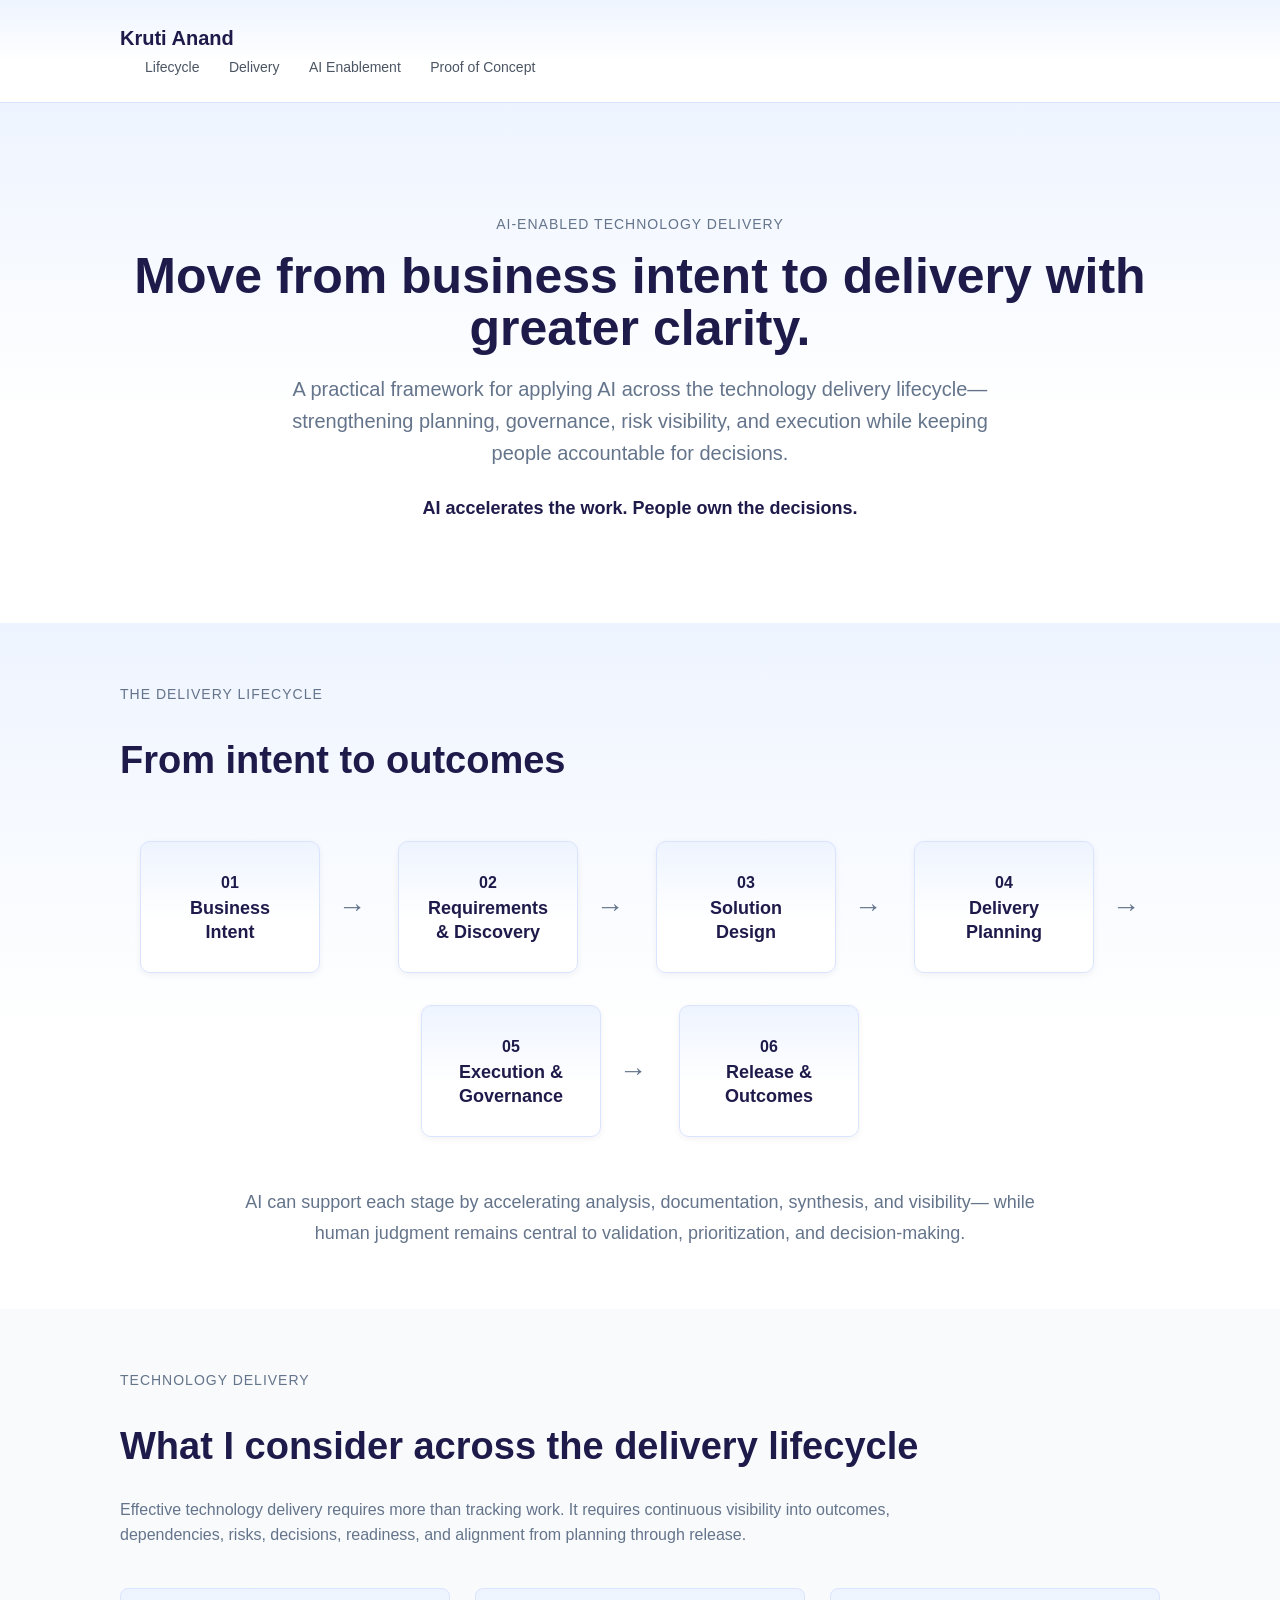
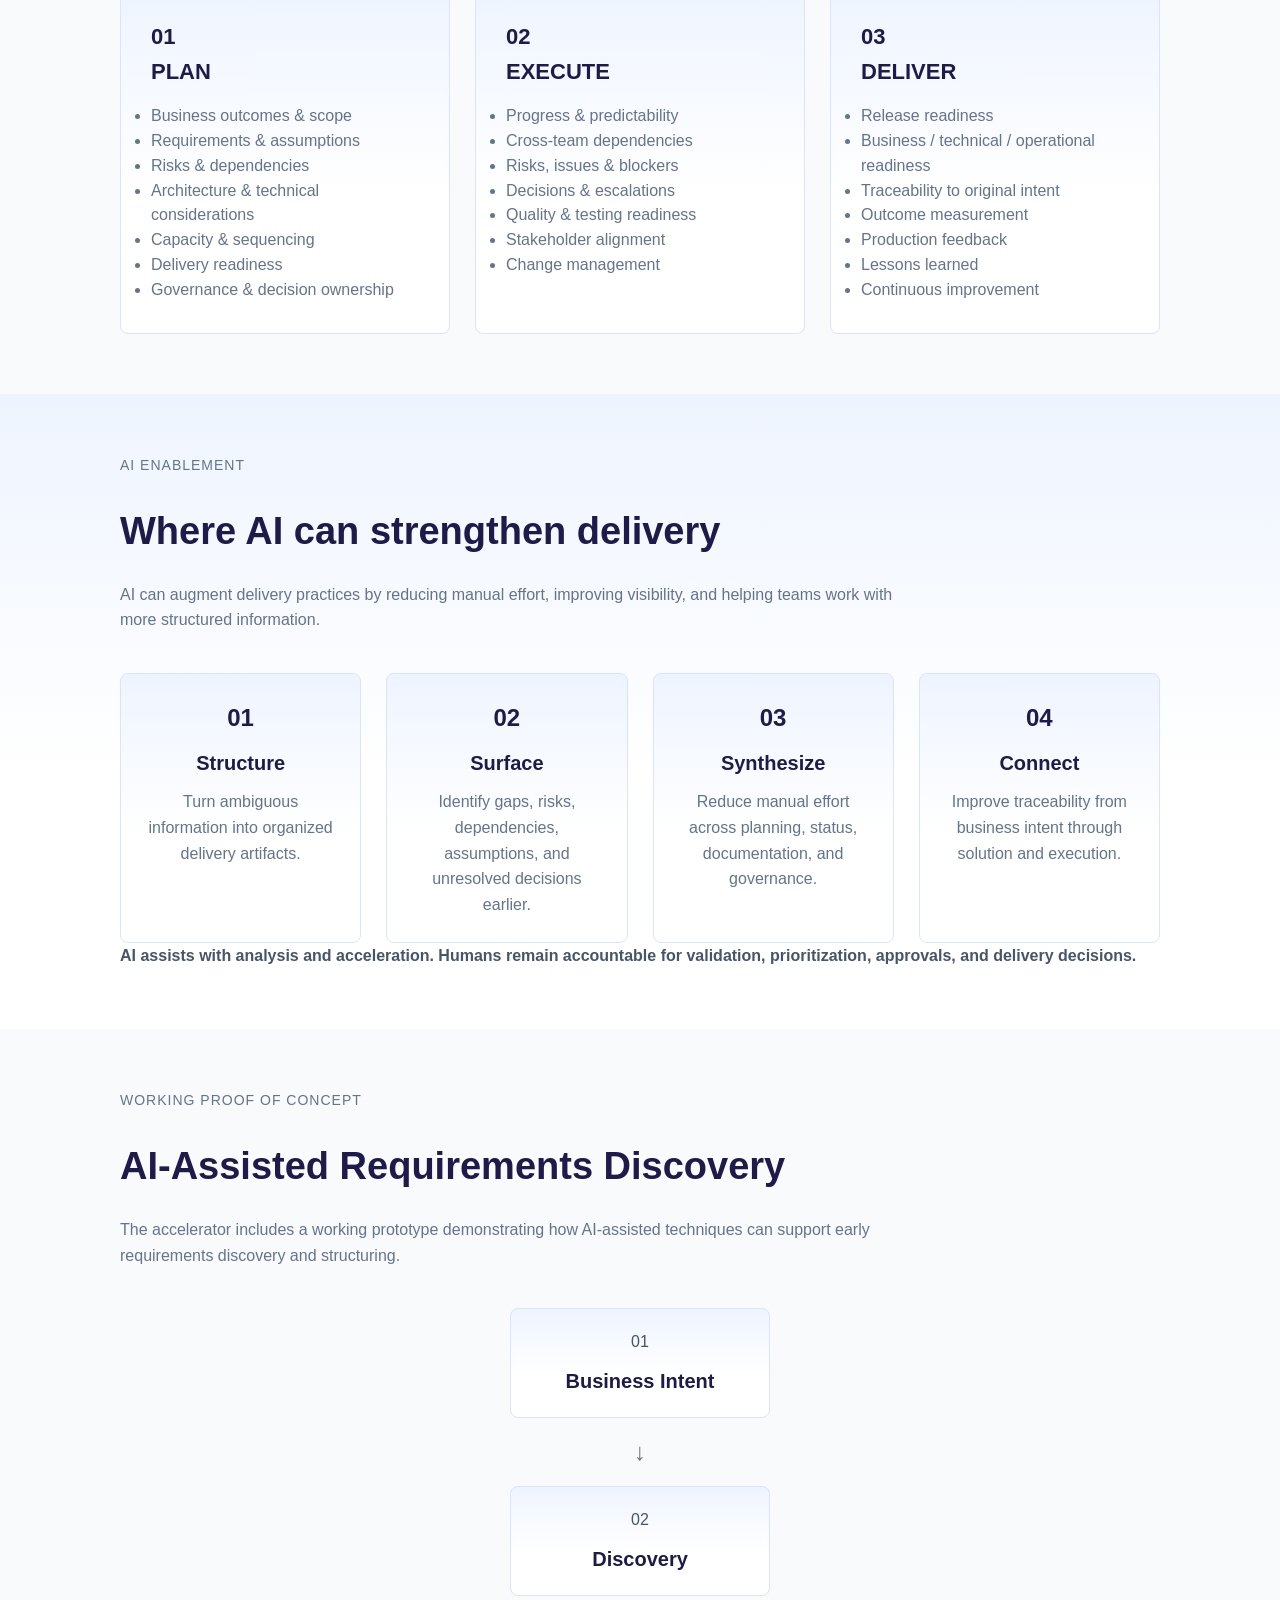
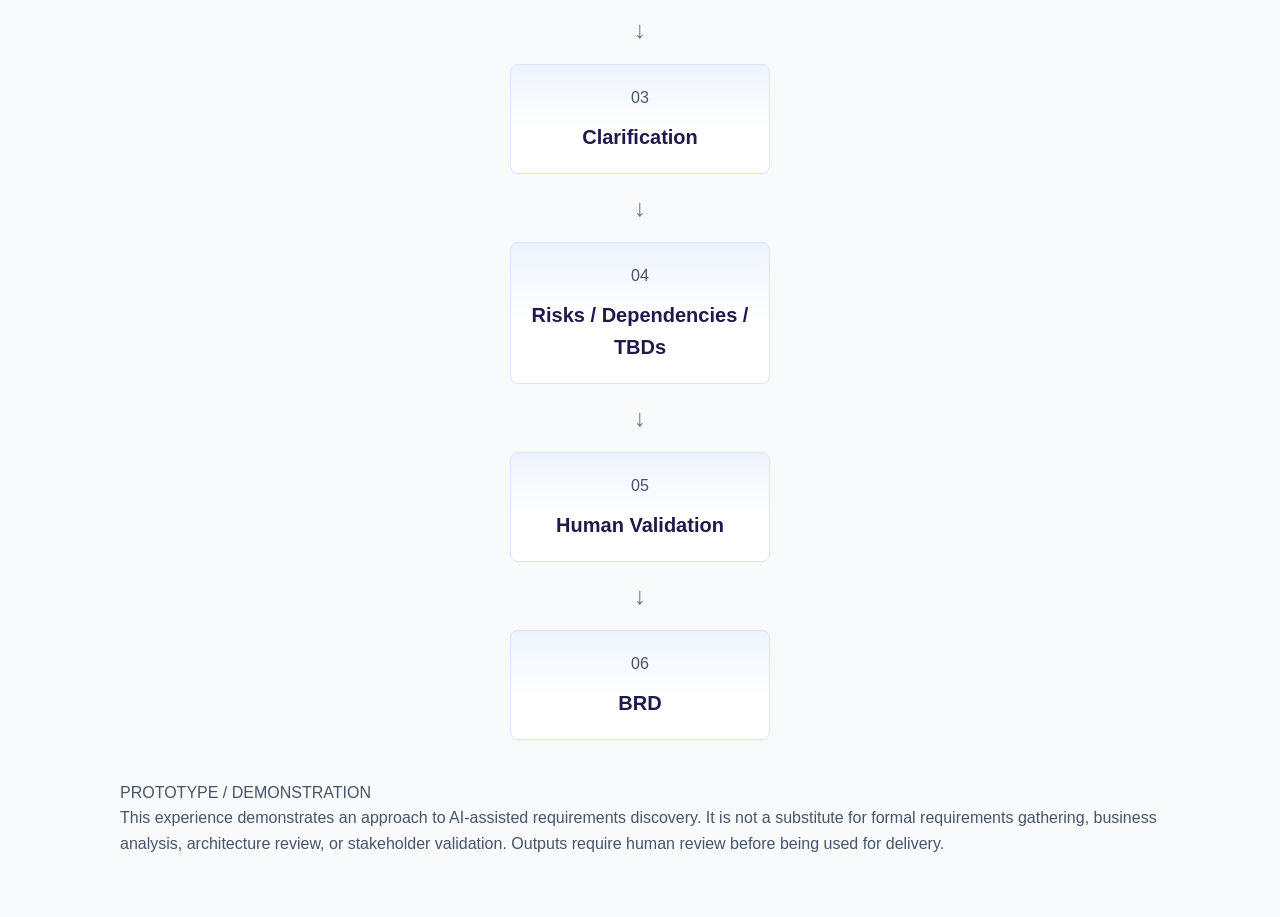
==== docs/index.html @ 828e113d "Fix formatting issue in index.html" ====
<!DOCTYPE html>
<html lang="en">
<head>
  <meta charset="UTF-8">
  <meta name="viewport" content="width=device-width, initial-scale=1.0">

  <title>AI‑Enabled Technology Delivery | Kruti Anand</title>

  <style>
    /* Global Reset */
    * {
      box-sizing: border-box;
      margin: 0;
      padding: 0;
    }

    body {
      font-family: -apple-system, BlinkMacSystemFont, "Segoe UI", Roboto, Helvetica, Arial, sans-serif;
      background: #f8fafc;
      color: #475569;
      line-height: 1.6;
    }

    .container {
      max-width: 1100px;
      margin: auto;
      padding: 0 30px;
    }

    /* Header */
    header {
      background: linear-gradient(180deg, #eef4ff 0%, #ffffff 60%);
      padding: 22px 0;
      border-bottom: 1px solid #dbe4ff;
      position: sticky;
      top: 0;
      z-index: 10;
    }

    .brand {
      font-size: 20px;
      font-weight: 700;
      color: #1e1b4b;
      text-decoration: none;
    }

    nav a {
      margin-left: 25px;
      text-decoration: none;
      color: #4b5563;
      font-size: 14px;
    }

    nav a:hover {
      color: #1e1b4b;
    }

    /* HERO */
    .hero {
      background: linear-gradient(180deg, #eef4ff 0%, #ffffff 60%);
      padding: 110px 0 100px;
      text-align: center;
    }

    .eyebrow {
      font-size: 14px;
      letter-spacing: 1px;
      color: #64748b;
      margin-bottom: 15px;
    }

    .hero h1 {
      font-size: 50px;
      color: #1e1b4b;
      margin-bottom: 18px;
      line-height: 1.05;
    }

    .hero-subheadline {
      max-width: 760px;
      margin: 0 auto 25px;
      font-size: 20px;
      color: #64748b;
    }

    .hero-principle {
      font-size: 18px;
      color: #1e1b4b;
      margin-top: 20px;
    }

    /* Sections */
    section {
      padding: 60px 0;
      scroll-margin-top: 120px; /* FIX: headings visible when clicking tabs */
    }

    section:nth-child(even) {
      background: linear-gradient(180deg, #eef4ff 0%, #ffffff 60%);
    }

    .section-heading h2 {
      font-size: 38px;          /* Bigger */
      font-weight: 800;         /* Bolder */
      color: #1e1b4b;           /* Darker */
      margin-bottom: 20px;
    }

    .section-heading p {
      color: #64748b;
      max-width: 800px;
      margin-bottom: 25px;
    }

    /* LIFECYCLE */
    .lifecycle {
      display: flex;
      align-items: center;
      justify-content: center;
      gap: 32px;
      flex-wrap: wrap;
      margin: 50px 0;
    }

    .lifecycle-item {
      display: flex;
      align-items: center;
      gap: 18px;
    }

    .lifecycle-stage {
      background: linear-gradient(180deg, #eef4ff 0%, #ffffff 60%);
      border: 1px solid #dbe4ff;
      border-radius: 10px;
      padding: 28px 22px;
      width: 180px;
      text-align: center;
      box-shadow: 0 2px 6px rgba(30, 27, 75, 0.06);
    }

    .stage-number {
      font-size: 16px;
      font-weight: 700;
      color: #1e1b4b;
      margin-bottom: 10px;
    }

    .lifecycle-stage h3 {
      font-size: 18px;
      color: #1e1b4b;
      line-height: 1.35;
    }

    .lifecycle-arrow {
      font-size: 28px;
      color: #64748b;
      font-weight: 600;
    }

    /* Delivery Cards */
    .delivery-grid {
      display: grid;
      grid-template-columns: repeat(3, 1fr);
      gap: 25px;
      margin-top: 40px;
    }

    .delivery-card {
      background: linear-gradient(180deg, #eef4ff 0%, #ffffff 60%);
      border: 1px solid #dbe4ff;
      border-radius: 8px;
      padding: 30px;
    }

    .card-header h3 {
      color: #1e1b4b;
      margin-bottom: 10px;
      font-size: 22px;
      font-weight: 700;
    }

    .card-label {
      font-size: 22px;
      font-weight: 800;
      color: #1e1b4b;
    }

    .delivery-card ul {
      margin-top: 15px;
      color: #64748b;
      line-height: 1.55;
    }

    /* AI Enablement */
    .capability-grid {
      display: grid;
      grid-template-columns: repeat(4, 1fr);
      gap: 25px;
      margin-top: 40px;
    }

    .capability-card {
      background: linear-gradient(180deg, #eef4ff 0%, #ffffff 60%);
      border: 1px solid #dbe4ff;
      border-radius: 8px;
      padding: 25px;
      text-align: center;
    }

    .capability-number {
      font-size: 24px;
      font-weight: 800;
      color: #1e1b4b;
    }

    .capability-card h3 {
      color: #1e1b4b;
      margin: 10px 0;
      font-size: 20px;
      font-weight: 700;
    }

    .capability-card p {
      color: #64748b;
    }

    /* Proof of Concept */
    .discovery-flow {
      display: flex;
      flex-direction: column;
      align-items: center;
      gap: 15px;
      margin: 40px 0;
    }

    .discovery-step {
      background: linear-gradient(180deg, #eef4ff 0%, #ffffff 60%);
      border: 1px solid #dbe4ff;
      border-radius: 8px;
      padding: 20px;
      width: 260px;
      text-align: center;
    }

    .discovery-step h3 {
      color: #1e1b4b;
      margin-top: 10px;
      font-size: 20px;
      font-weight: 700;
    }

    .discovery-connector {
      font-size: 24px;
      color: #64748b;
    }

    /* Closing */
    .closing-section p {
      color: #64748b;
      font-size: 18px;
      max-width: 800px;
      margin: auto;
      text-align: center;
    }

    /* Footer */
    footer {
      background: #1e1b4b;
      color: #94a3b8;
      text-align: center;
      padding: 25px;
      font-size: 13px;
    }

  </style>
</head>

<body>

<header class="site-header">
  <div class="container header-inner">
    <a href="#" class="brand">Kruti Anand</a>

    <nav class="main-nav">
      <a href="/ai-enabled-technology-delivery/#lifecycle">Lifecycle</a>
      <a href="/ai-enabled-technology-delivery/#delivery">Delivery</a>
      <a href="/ai-enabled-technology-delivery/#ai-enablement">AI Enablement</a>
      <a href="/ai-enabled-technology-delivery/#proof-of-concept">Proof of Concept</a>
    </nav>
  </div>
</header>

<main>

  <!-- HERO -->
  <section class="hero">
    <div class="container hero-content">
      <p class="eyebrow">AI‑ENABLED TECHNOLOGY DELIVERY</p>

      <h1>Move from business intent to delivery with greater clarity.</h1>

      <p class="hero-subheadline">
        A practical framework for applying AI across the technology
        delivery lifecycle—strengthening planning, governance, risk
        visibility, and execution while keeping people accountable
        for decisions.
      </p>

      <p class="hero-principle">
        <strong>AI accelerates the work. People own the decisions.</strong>
      </p>
    </div>
  </section>

  <!-- LIFECYCLE -->
  <section id="lifecycle" class="section lifecycle-section">
    <div class="container">

      <div class="section-heading">
        <p class="eyebrow">THE DELIVERY LIFECYCLE</p>
        <h2>From intent to outcomes</h2>
      </div>

      <div class="lifecycle">

        <div class="lifecycle-item">
          <div class="lifecycle-stage">
            <span class="stage-number">01</span>
            <h3>Business Intent</h3>
          </div>
          <div class="lifecycle-arrow">→</div>
        </div>

        <div class="lifecycle-item">
          <div class="lifecycle-stage">
            <span class="stage-number">02</span>
            <h3>Requirements & Discovery</h3>
          </div>
          <div class="lifecycle-arrow">→</div>
        </div>

        <div class="lifecycle-item">
          <div class="lifecycle-stage">
            <span class="stage-number">03</span>
            <h3>Solution Design</h3>
          </div>
          <div class="lifecycle-arrow">→</div>
        </div>

        <div class="lifecycle-item">
          <div class="lifecycle-stage">
            <span class="stage-number">04</span>
            <h3>Delivery Planning</h3>
          </div>
          <div class="lifecycle-arrow">→</div>
        </div>

        <div class="lifecycle-item">
          <div class="lifecycle-stage">
            <span class="stage-number">05</span>
            <h3>Execution & Governance</h3>
          </div>
          <div class="lifecycle-arrow">→</div>
        </div>

        <div class="lifecycle-item">
          <div class="lifecycle-stage">
            <span class="stage-number">06</span>
            <h3>Release & Outcomes</h3>
          </div>
        </div>

      </div>

      <p class="section-supporting-text" style="
        max-width: 800px;
        margin: 40px auto 0;
        text-align: center;
        color: #64748b;
        font-size: 18px;
        line-height: 1.7;
      ">
        AI can support each stage by accelerating analysis, documentation, synthesis, and visibility—
        while human judgment remains central to validation, prioritization, and decision-making.
      </p>

    </div>
  </section>

  <!-- DELIVERY -->
  <section id="delivery" class="section delivery-section">
    <div class="container">

      <div class="section-heading">
        <p class="eyebrow">TECHNOLOGY DELIVERY</p>
        <h2>What I consider across the delivery lifecycle</h2>

        <p class="section-intro">
          Effective technology delivery requires more than tracking
          work. It requires continuous visibility into outcomes,
          dependencies, risks, decisions, readiness, and alignment
          from planning through release.
        </p>
      </div>

      <div class="delivery-grid">

        <article class="delivery-card">
          <div class="card-header">
            <span class="card-label">01</span>
            <h3>PLAN</h3>
          </div>

          <ul>
            <li>Business outcomes &amp; scope</li>
            <li>Requirements &amp; assumptions</li>
            <li>Risks &amp; dependencies</li>
            <li>Architecture &amp; technical considerations</li>
            <li>Capacity &amp; sequencing</li>
            <li>Delivery readiness</li>
            <li>Governance &amp; decision ownership</li>
          </ul>
        </article>

        <article class="delivery-card">
          <div class="card-header">
            <span class="card-label">02</span>
            <h3>EXECUTE</h3>
          </div>

          <ul>
            <li>Progress &amp; predictability</li>
            <li>Cross-team dependencies</li>
            <li>Risks, issues &amp; blockers</li>
            <li>Decisions &amp; escalations</li>
            <li>Quality &amp; testing readiness</li>
            <li>Stakeholder alignment</li>
            <li>Change management</li>
          </ul>
        </article>

        <article class="delivery-card">
          <div class="card-header">
            <span class="card-label">03</span>
            <h3>DELIVER</h3>
          </div>

          <ul>
            <li>Release readiness</li>
            <li>Business / technical / operational readiness</li>
            <li>Traceability to original intent</li>
            <li>Outcome measurement</li>
            <li>Production feedback</li>
            <li>Lessons learned</li>
            <li>Continuous improvement</li>
          </ul>
        </article>

      </div>

    </div>
  </section>

  <!-- AI ENABLEMENT -->
  <section id="ai-enablement" class="section ai-section">
    <div class="container">

      <div class="section-heading">
        <p class="eyebrow">AI ENABLEMENT</p>
        <h2>Where AI can strengthen delivery</h2>

        <p class="section-intro">
          AI can augment delivery practices by reducing manual effort,
          improving visibility, and helping teams work with more
          structured information.
        </p>
      </div>

      <div class="capability-grid">

        <article class="capability-card">
          <span class="capability-number">01</span>
          <h3>Structure</h3>
          <p>Turn ambiguous information into organized delivery artifacts.</p>
        </article>

        <article class="capability-card">
          <span class="capability-number">02</span>
          <h3>Surface</h3>
          <p>Identify gaps, risks, dependencies, assumptions, and unresolved decisions earlier.</p>
        </article>

        <article class="capability-card">
          <span class="capability-number">03</span>
          <h3>Synthesize</h3>
          <p>Reduce manual effort across planning, status, documentation, and governance.</p>
        </article>

        <article class="capability-card">
          <span class="capability-number">04</span>
          <h3>Connect</h3>
          <p>Improve traceability from business intent through solution and execution.</p>
        </article>

      </div>

      <div class="governance-statement">
        <p>
          <strong>
            AI assists with analysis and acceleration.
            Humans remain accountable for validation,
            prioritization, approvals, and delivery decisions.
          </strong>
        </p>
      </div>

    </div>
  </section>

  <!-- PROOF OF CONCEPT -->
  <section id="proof-of-concept" class="section poc-section">
    <div class="container">

      <div class="section-heading">
        <p class="eyebrow">WORKING PROOF OF CONCEPT</p>
        <h2>AI-Assisted Requirements Discovery</h2>

        <p class="section-intro">
          The accelerator includes a working prototype demonstrating
          how AI-assisted techniques can support early requirements
          discovery and structuring.
        </p>
      </div>

      <div class="discovery-flow">

        <div class="discovery-step">
          <span>01</span>
          <h3>Business Intent</h3>
        </div>

        <div class="discovery-connector">↓</div>

        <div class="discovery-step">
          <span>02</span>
          <h3>Discovery</h3>
        </div>

        <div class="discovery-connector">↓</div>

        <div class="discovery-step">
          <span>03</span>
          <h3>Clarification</h3>
        </div>

        <div class="discovery-connector">↓</div>

        <div class="discovery-step">
          <span>04</span>
          <h3>Risks / Dependencies / TBDs</h3>
        </div>

        <div class="discovery-connector">↓</div>

        <div class="discovery-step validation-step">
          <span>05</span>
          <h3>Human Validation</h3>
        </div>

        <div class="discovery-connector">↓</div>

        <div class="discovery-step">
          <span>06</span>
          <h3>BRD</h3>
        </div>

      </div>

      <div class="prototype-note">
        <p class="prototype-label">PROTOTYPE / DEMONSTRATION</p>
        <p>
          This experience demonstrates an approach to AI-assisted
          requirements discovery. It is not a substitute for formal
          requirements gathering, business analysis, architecture
          review, or stakeholder validation. Outputs require human
          review before being used for delivery.
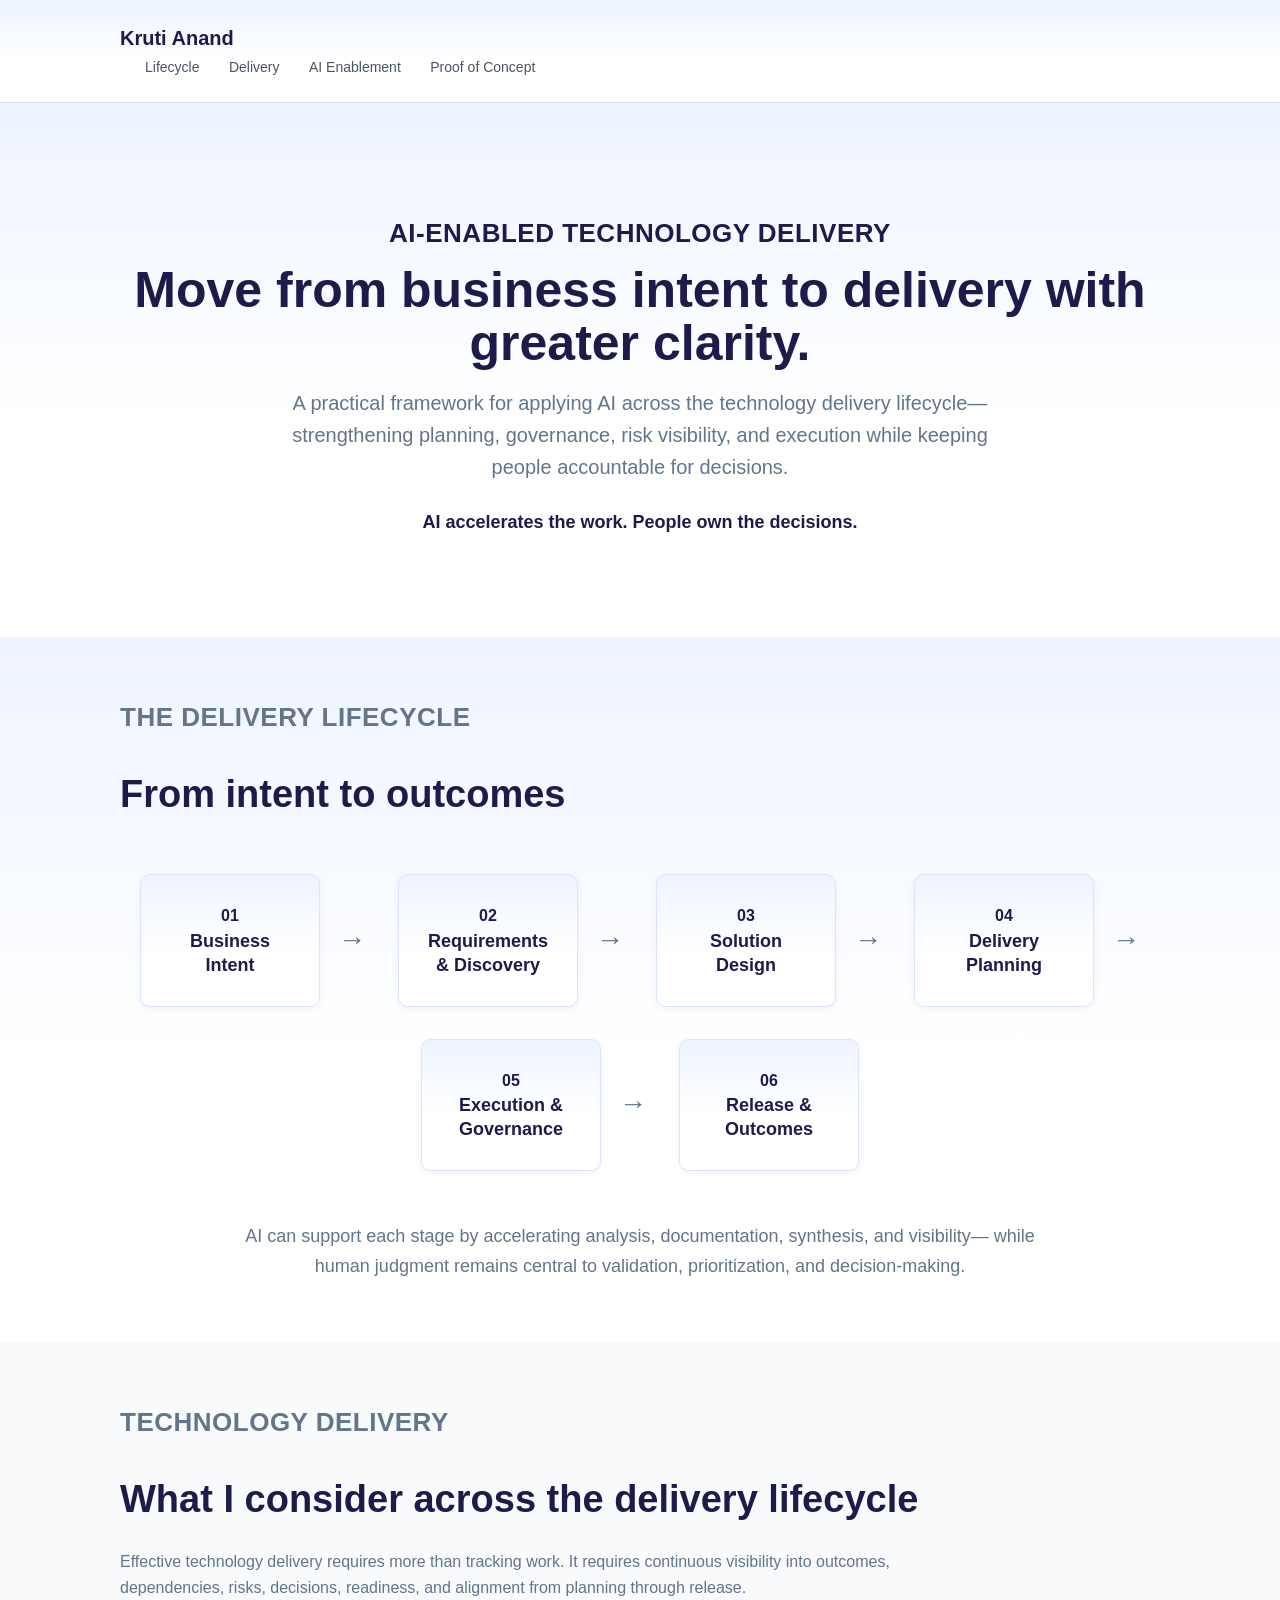
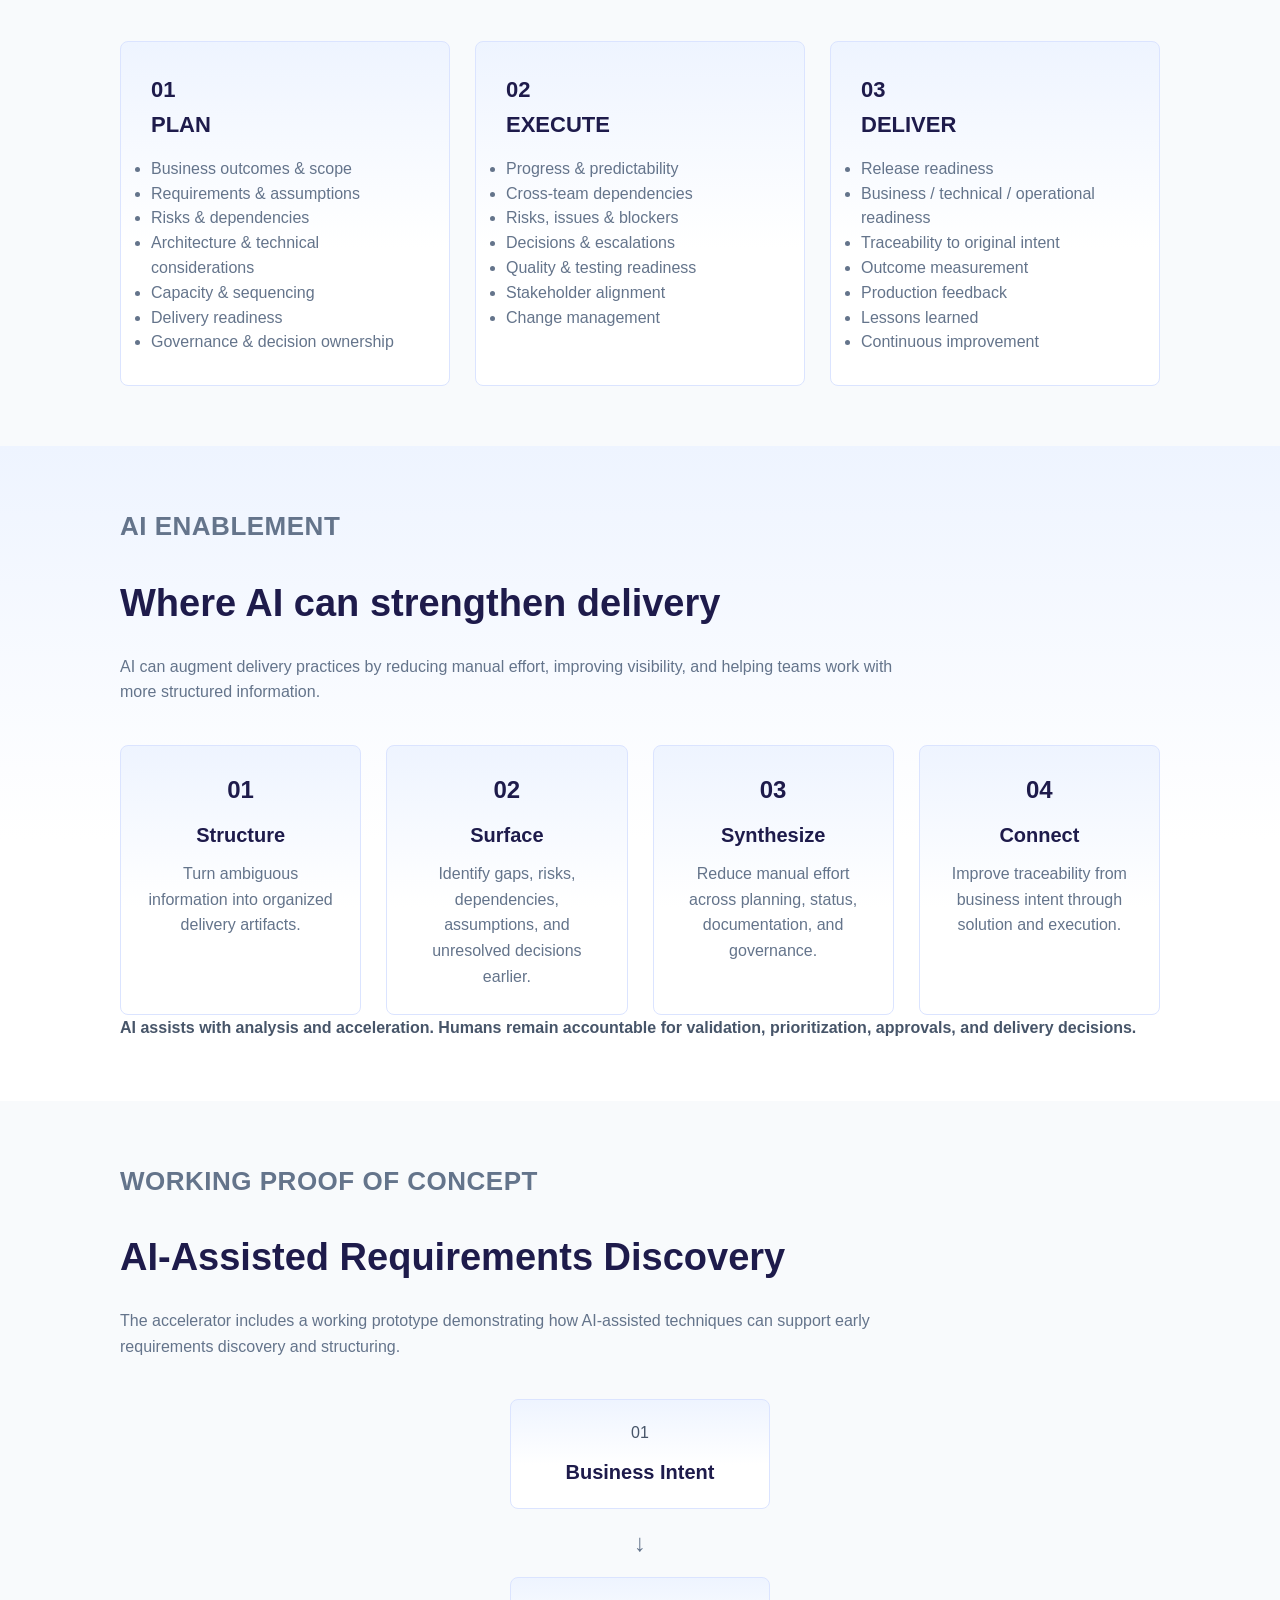
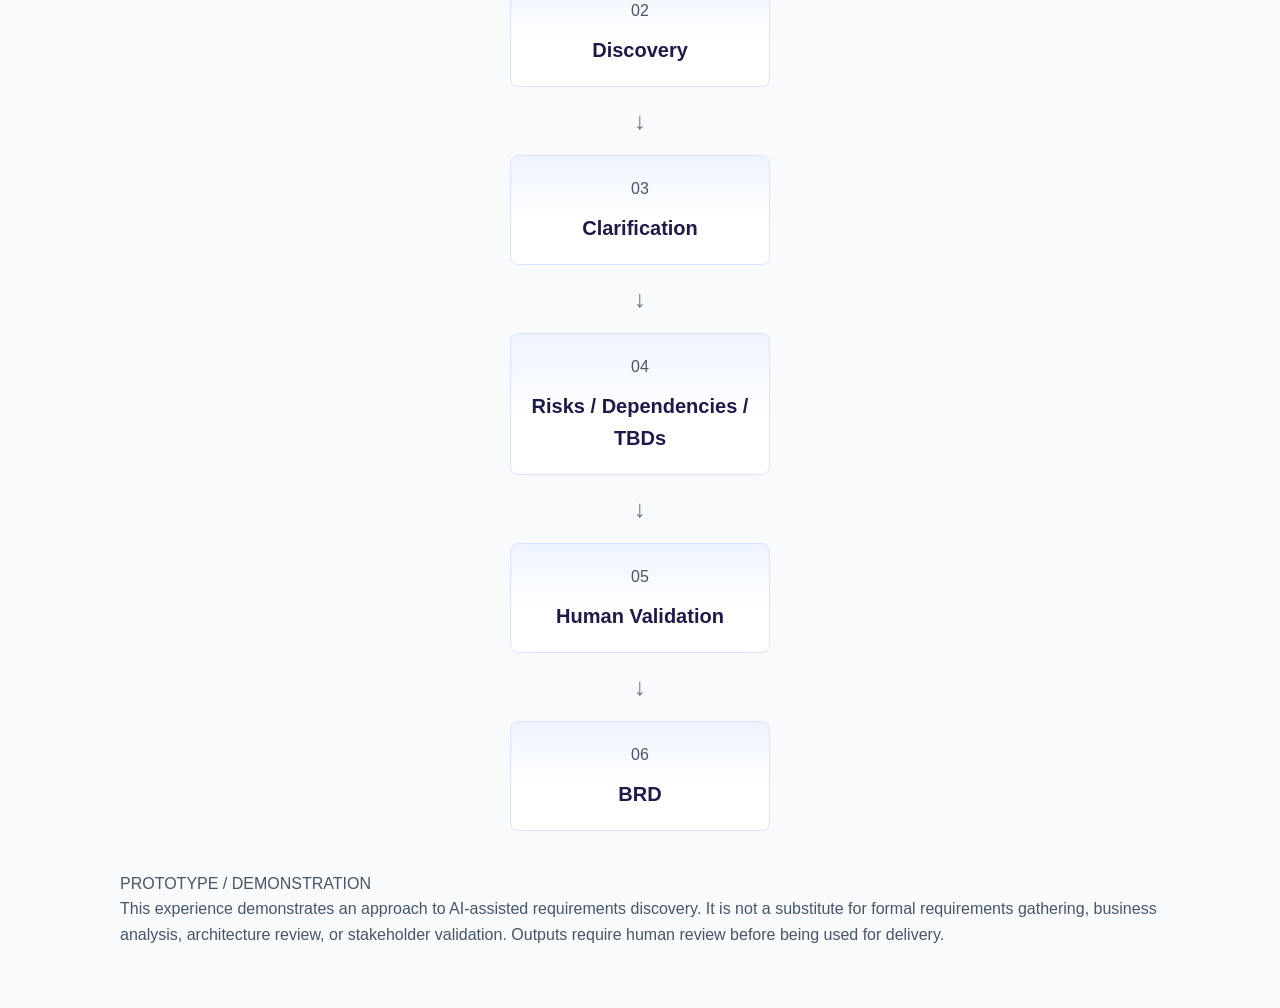
==== commit f61fc3a6: "Revise .eyebrow class styles in index.html Updated the .eyebrow class styles for improved appearance" ====
--- a/docs/index.html
+++ b/docs/index.html
@@ -8,11 +8,7 @@
 
   <style>
     /* Global Reset */
-    * {
-      box-sizing: border-box;
-      margin: 0;
-      padding: 0;
-    }
+    * { box-sizing: border-box; margin: 0; padding: 0; }
 
     body {
       font-family: -apple-system, BlinkMacSystemFont, "Segoe UI", Roboto, Helvetica, Arial, sans-serif;
@@ -21,11 +17,7 @@
       line-height: 1.6;
     }
 
-    .container {
-      max-width: 1100px;
-      margin: auto;
-      padding: 0 30px;
-    }
+    .container { max-width: 1100px; margin: auto; padding: 0 30px; }
 
     /* Header */
     header {
@@ -51,9 +43,7 @@
       font-size: 14px;
     }
 
-    nav a:hover {
-      color: #1e1b4b;
-    }
+    nav a:hover { color: #1e1b4b; }
 
     /* HERO */
     .hero {
@@ -63,11 +53,13 @@
     }
 
     .eyebrow {
-      font-size: 14px;
-      letter-spacing: 1px;
-      color: #64748b;
-      margin-bottom: 15px;
-    }
+  font-size: 26px;
+  font-weight: 800;
+  color: #1e1b4b;
+  letter-spacing: 0.5px;
+  margin-bottom: 10px;
+  text-transform: uppercase;
+}
 
     .hero h1 {
       font-size: 50px;
@@ -92,7 +84,7 @@
     /* Sections */
     section {
       padding: 60px 0;
-      scroll-margin-top: 120px; /* FIX: headings visible when clicking tabs */
+      scroll-margin-top: 120px; /* ensures heading is visible when clicking tabs */
     }
 
     section:nth-child(even) {
@@ -100,9 +92,9 @@
     }
 
     .section-heading h2 {
-      font-size: 38px;          /* Bigger */
-      font-weight: 800;         /* Bolder */
-      color: #1e1b4b;           /* Darker */
+      font-size: 38px;
+      font-weight: 800;
+      color: #1e1b4b;
       margin-bottom: 20px;
     }
 
@@ -220,9 +212,7 @@
       font-weight: 700;
     }
 
-    .capability-card p {
-      color: #64748b;
-    }
+    .capability-card p { color: #64748b; }
 
     /* Proof of Concept */
     .discovery-flow {
@@ -281,11 +271,12 @@
   <div class="container header-inner">
     <a href="#" class="brand">Kruti Anand</a>
 
+    <!-- ⭐ FIXED NAVIGATION -->
     <nav class="main-nav">
-      <a href="/ai-enabled-technology-delivery/#lifecycle">Lifecycle</a>
-      <a href="/ai-enabled-technology-delivery/#delivery">Delivery</a>
-      <a href="/ai-enabled-technology-delivery/#ai-enablement">AI Enablement</a>
-      <a href="/ai-enabled-technology-delivery/#proof-of-concept">Proof of Concept</a>
+      <a href="/docs/#lifecycle">Lifecycle</a>
+      <a href="/docs/#delivery">Delivery</a>
+      <a href="/docs/#ai-enablement">AI Enablement</a>
+      <a href="/docs/#proof-of-concept">Proof of Concept</a>
     </nav>
   </div>
 </header>
@@ -583,4 +574,4 @@
           requirements discovery. It is not a substitute for formal
           requirements gathering, business analysis, architecture
           review, or stakeholder validation. Outputs require human
-          review before being used for delivery. 
+          review before being used for delivery.
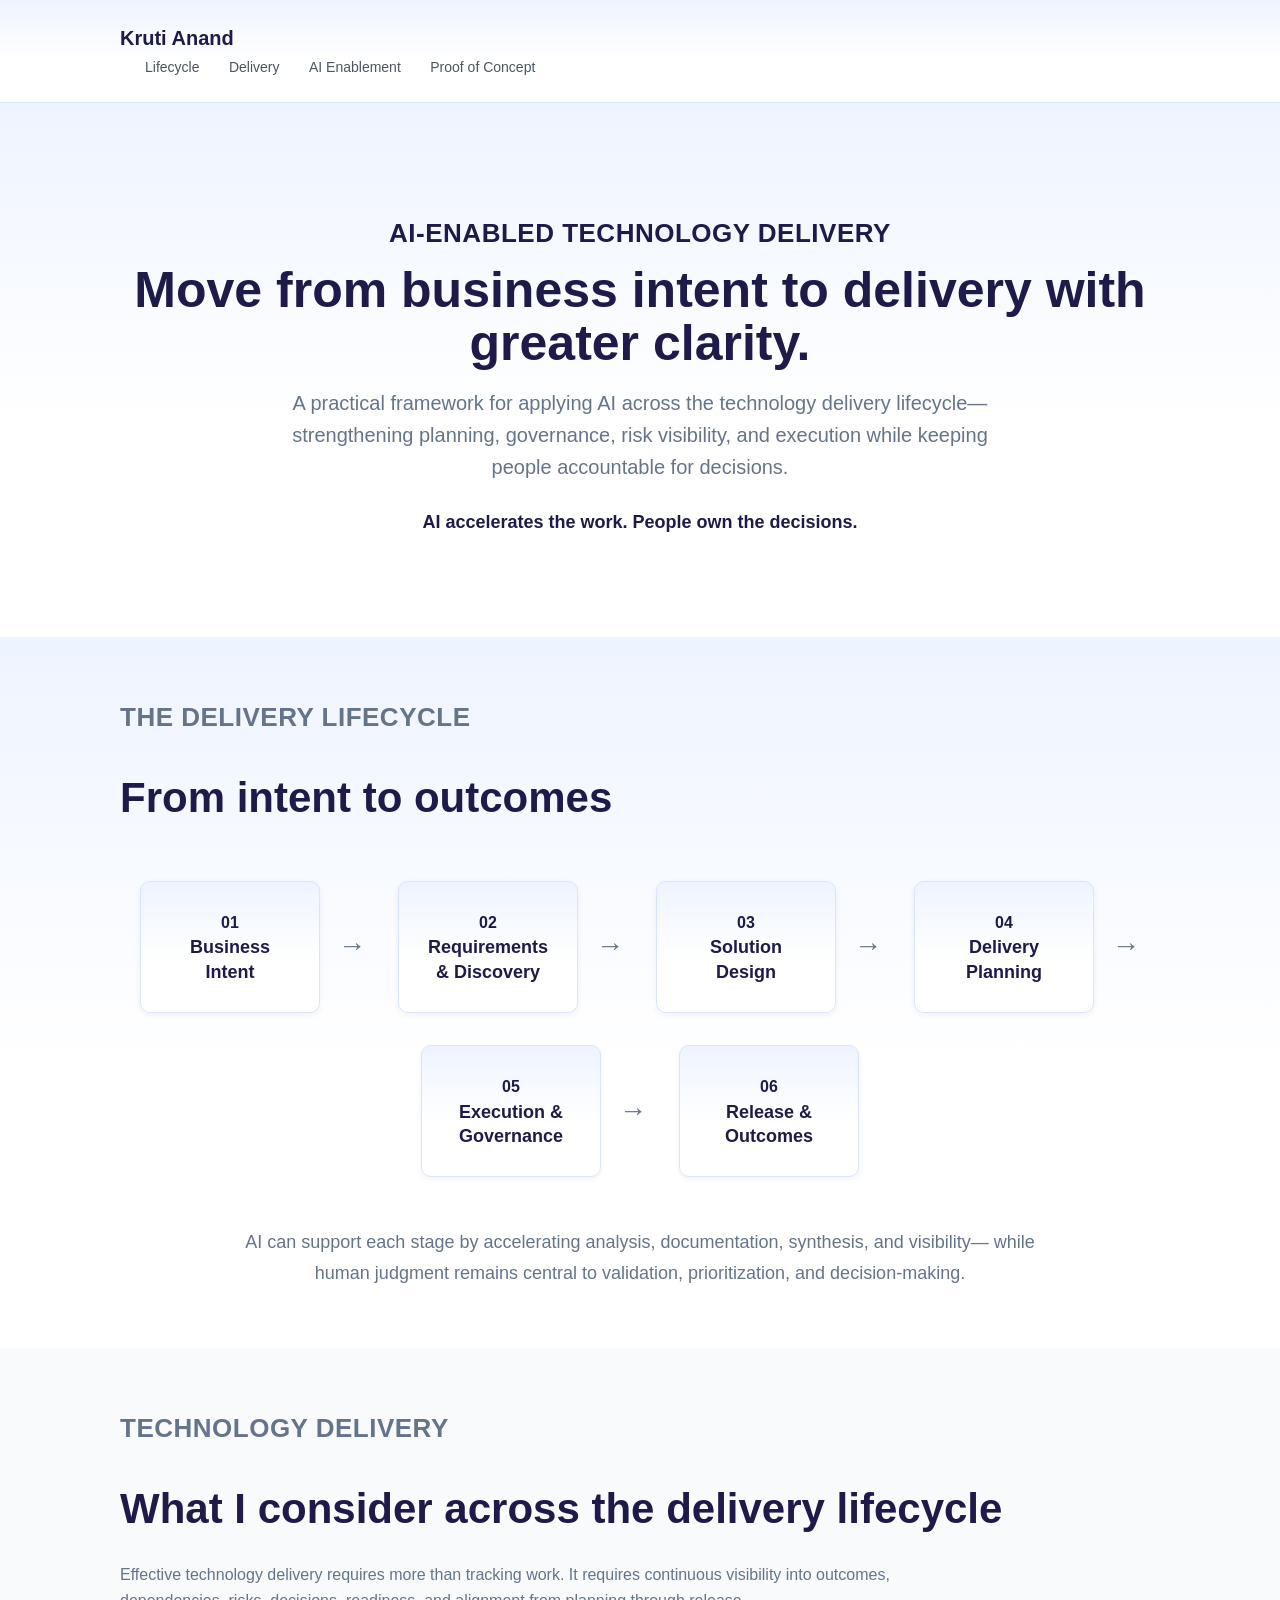
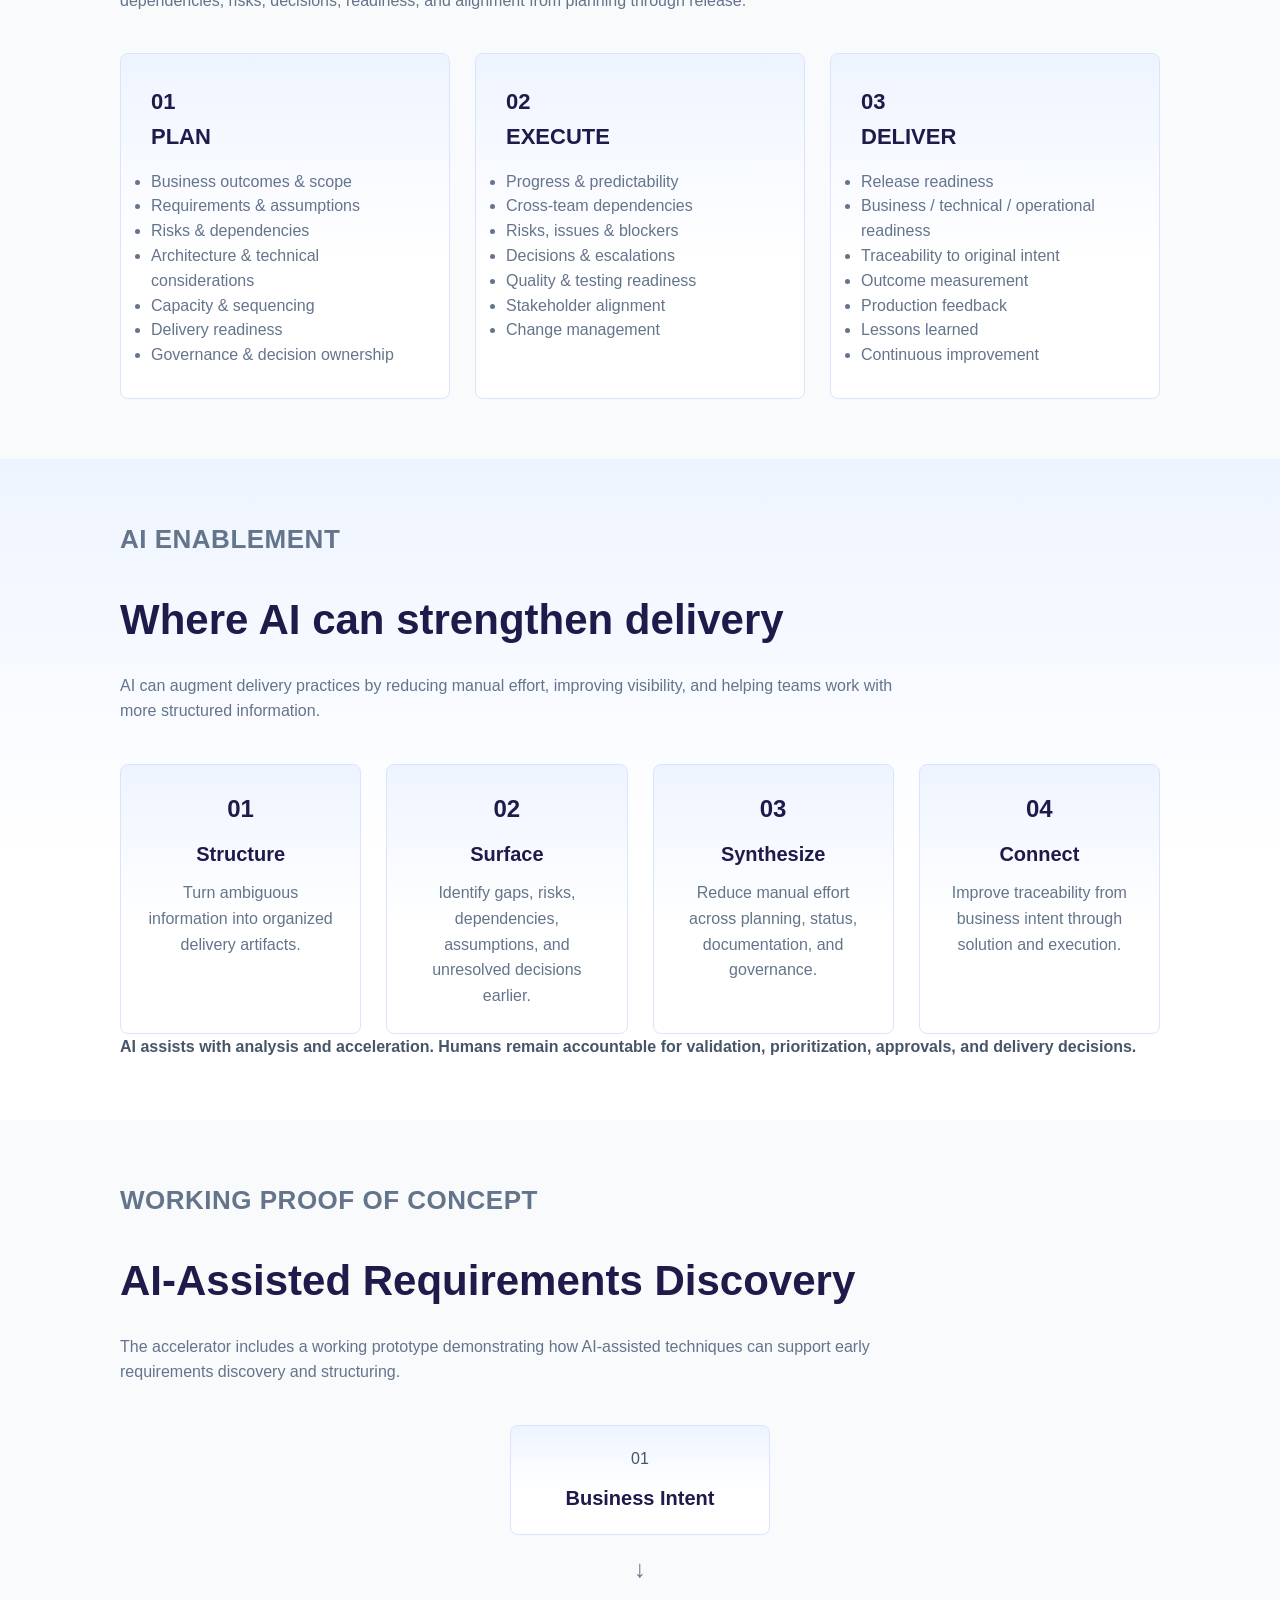
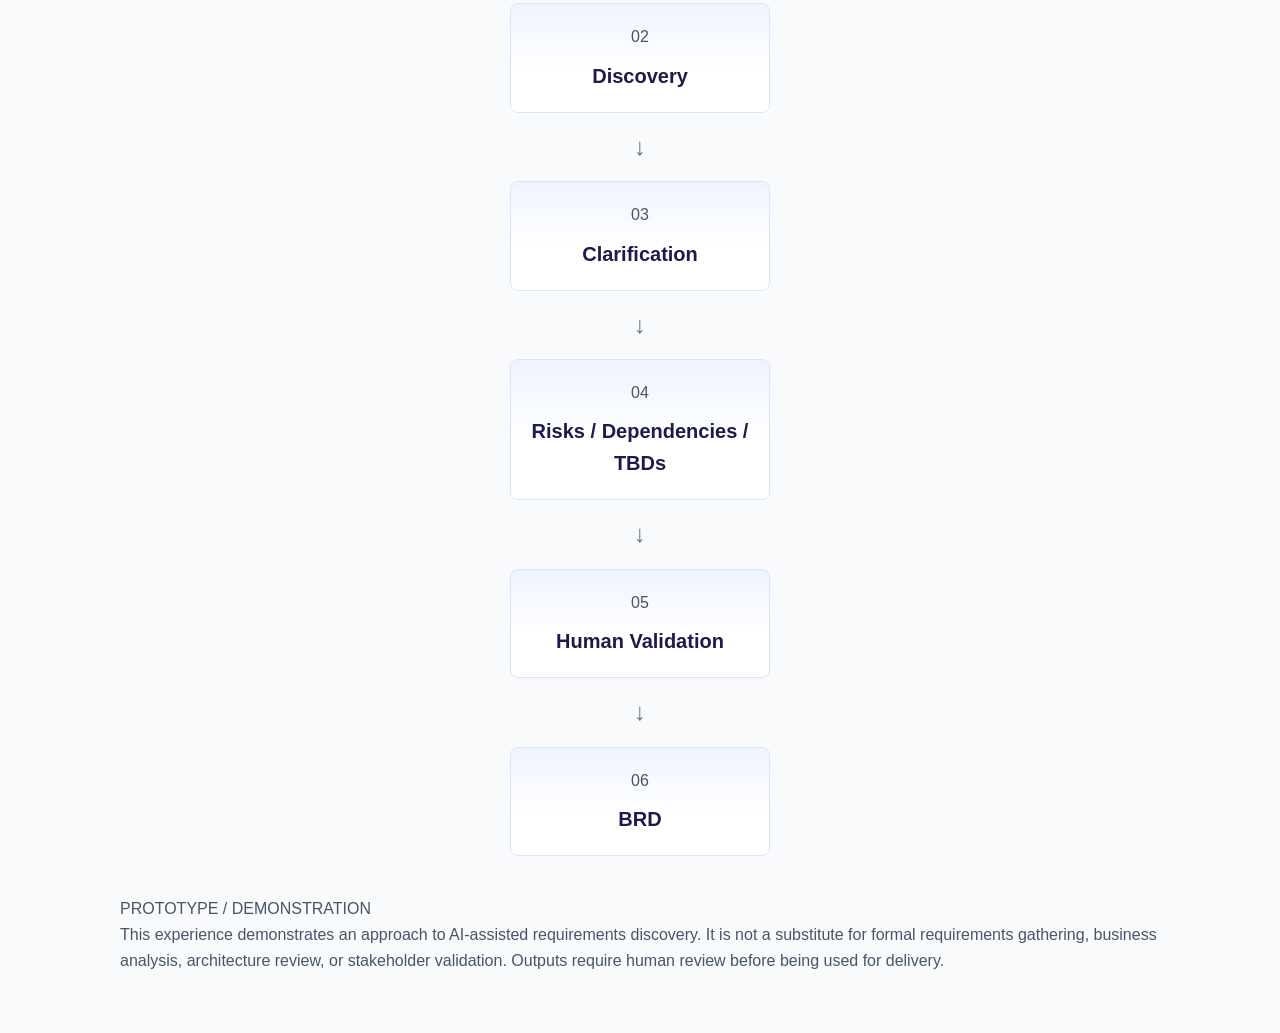
==== commit d9d0220e: "Increase font size of section headings" ====
--- a/docs/index.html
+++ b/docs/index.html
@@ -92,11 +92,12 @@
     }
 
     .section-heading h2 {
-      font-size: 38px;
+      font-size: 42px;
       font-weight: 800;
       color: #1e1b4b;
       margin-bottom: 20px;
     }
+
 
     .section-heading p {
       color: #64748b;
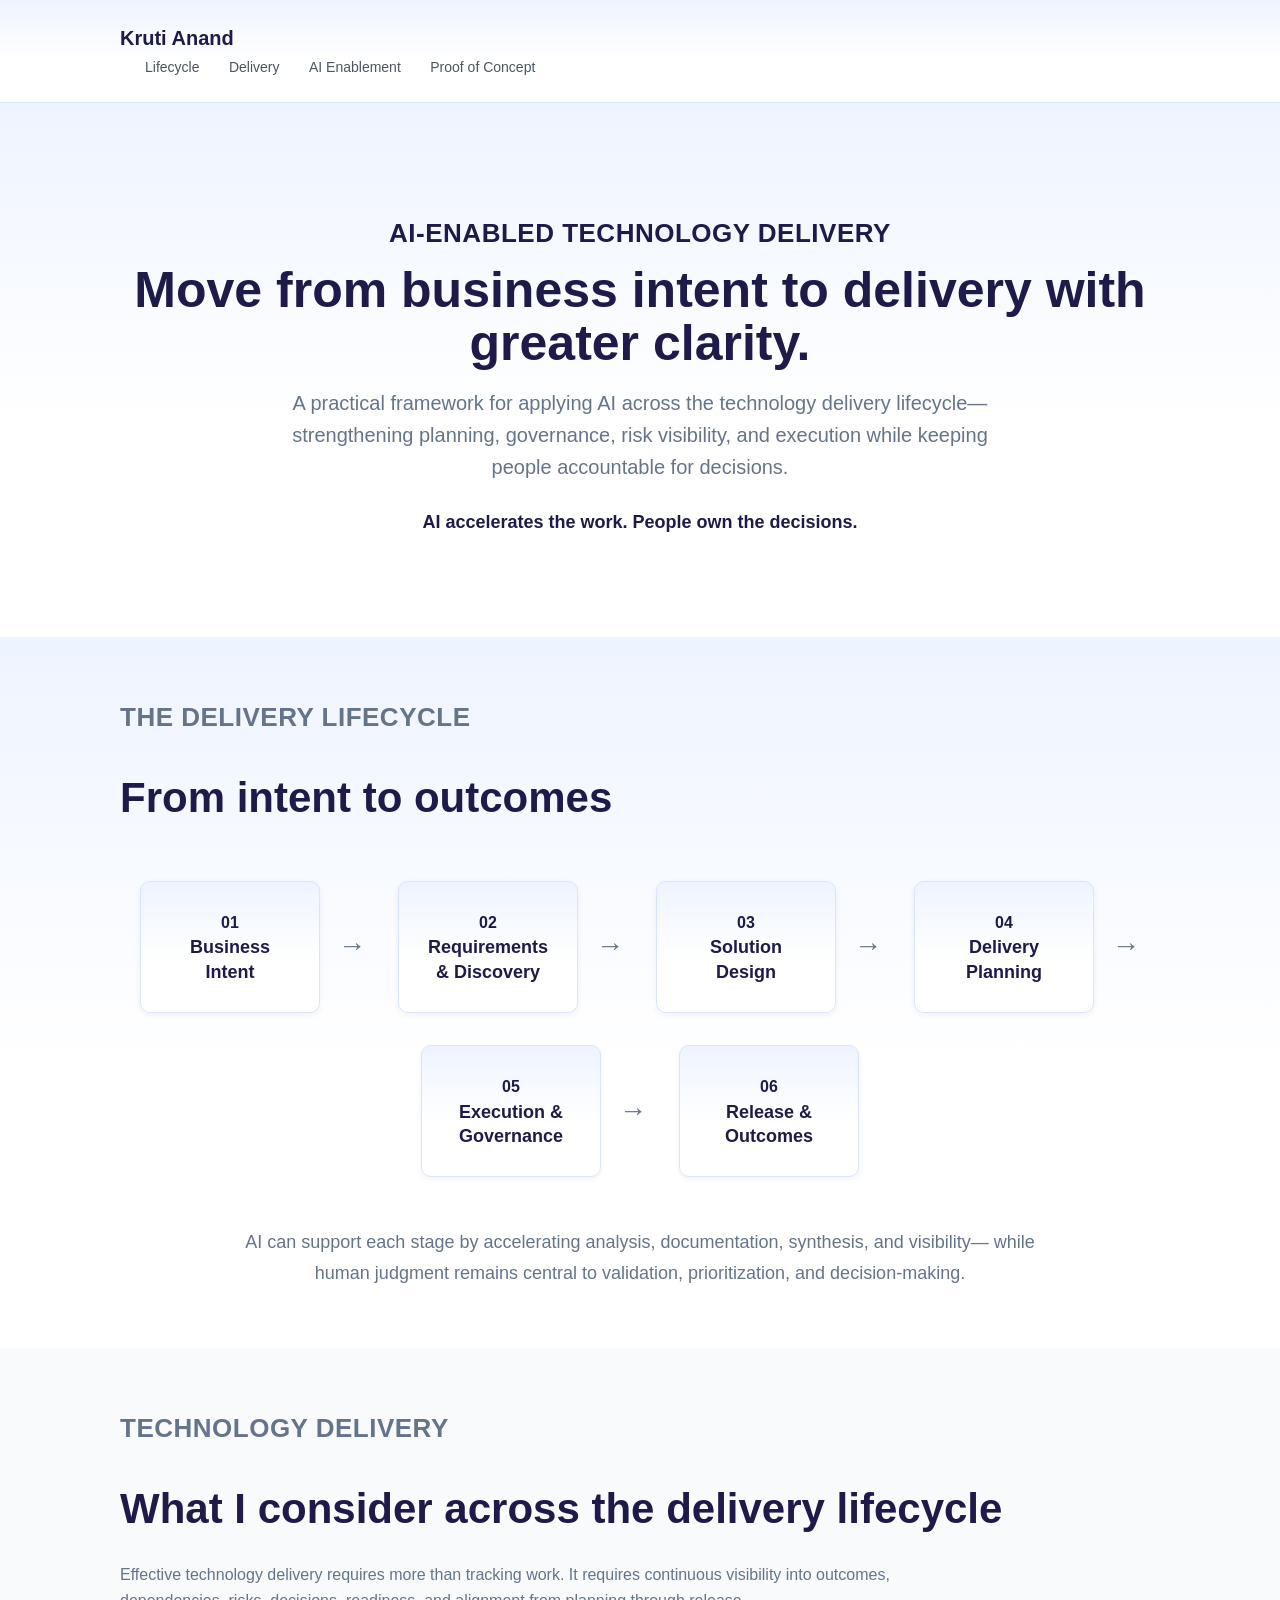
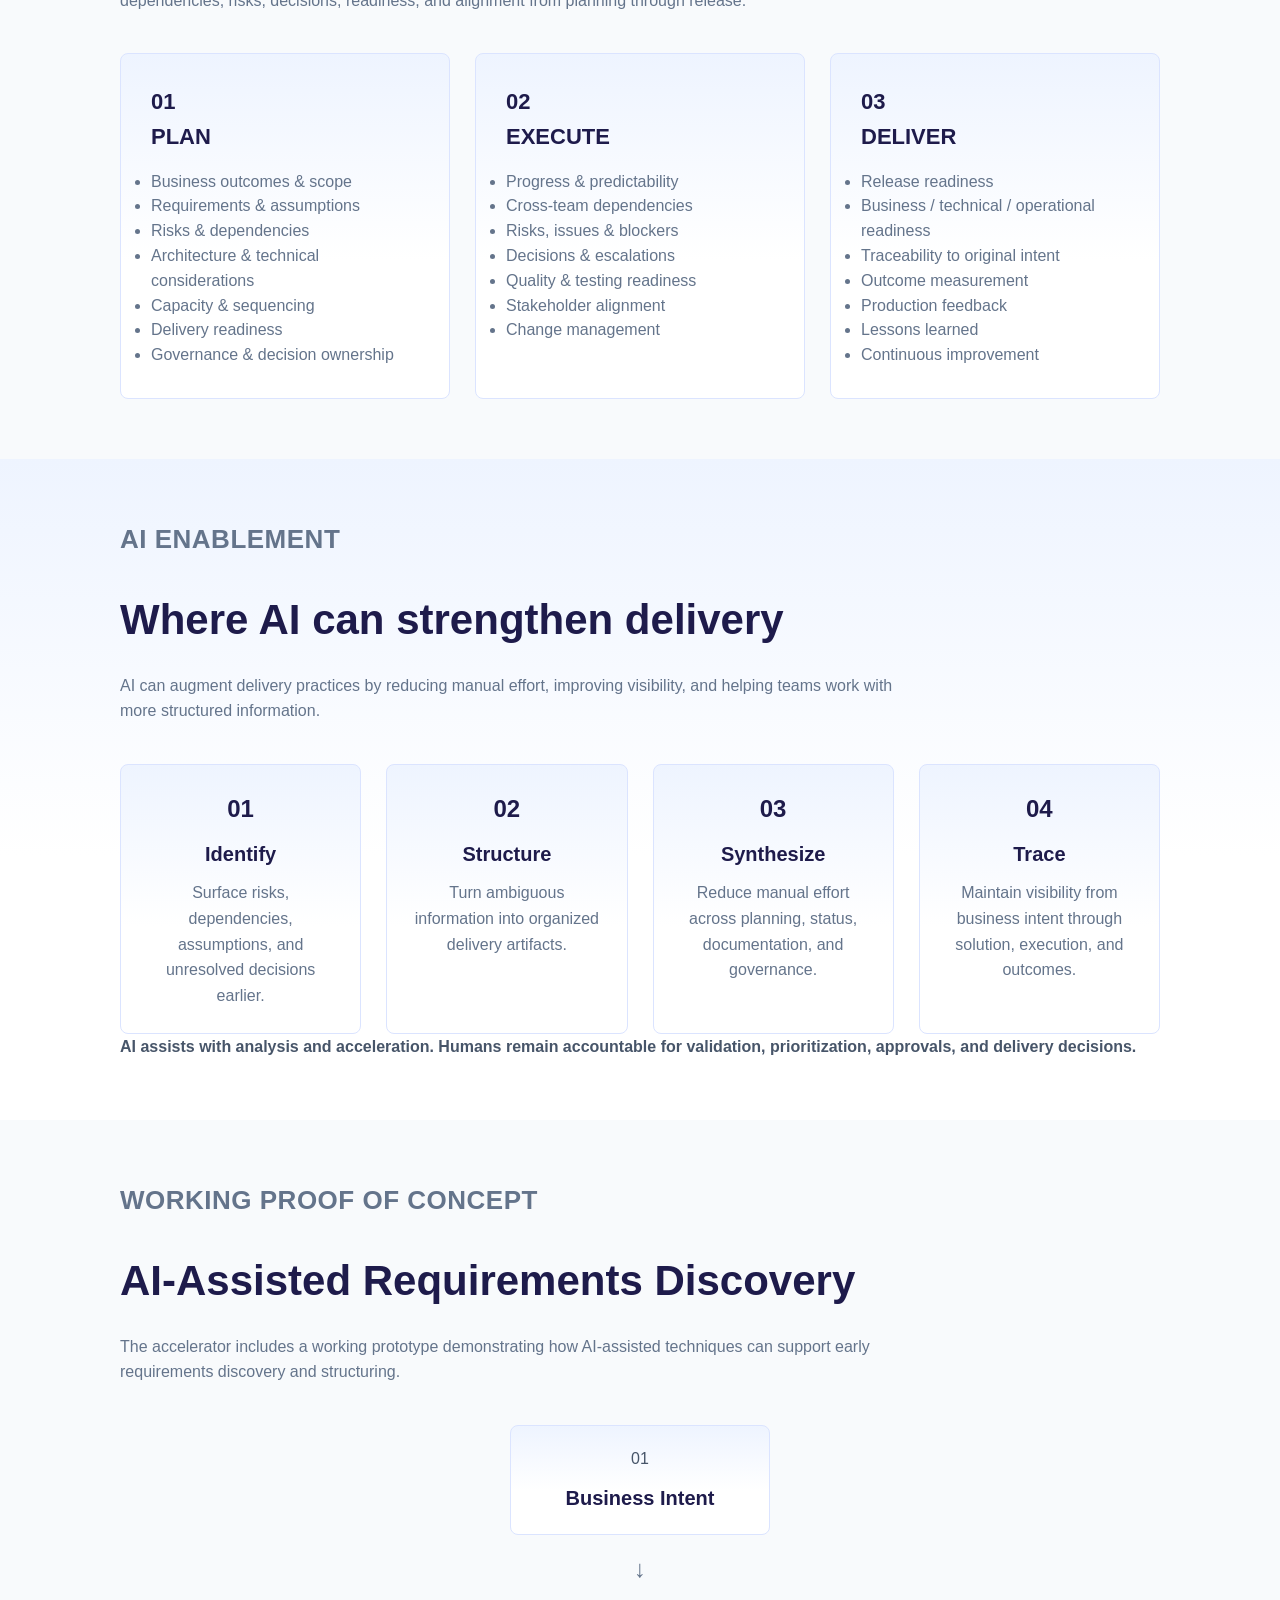
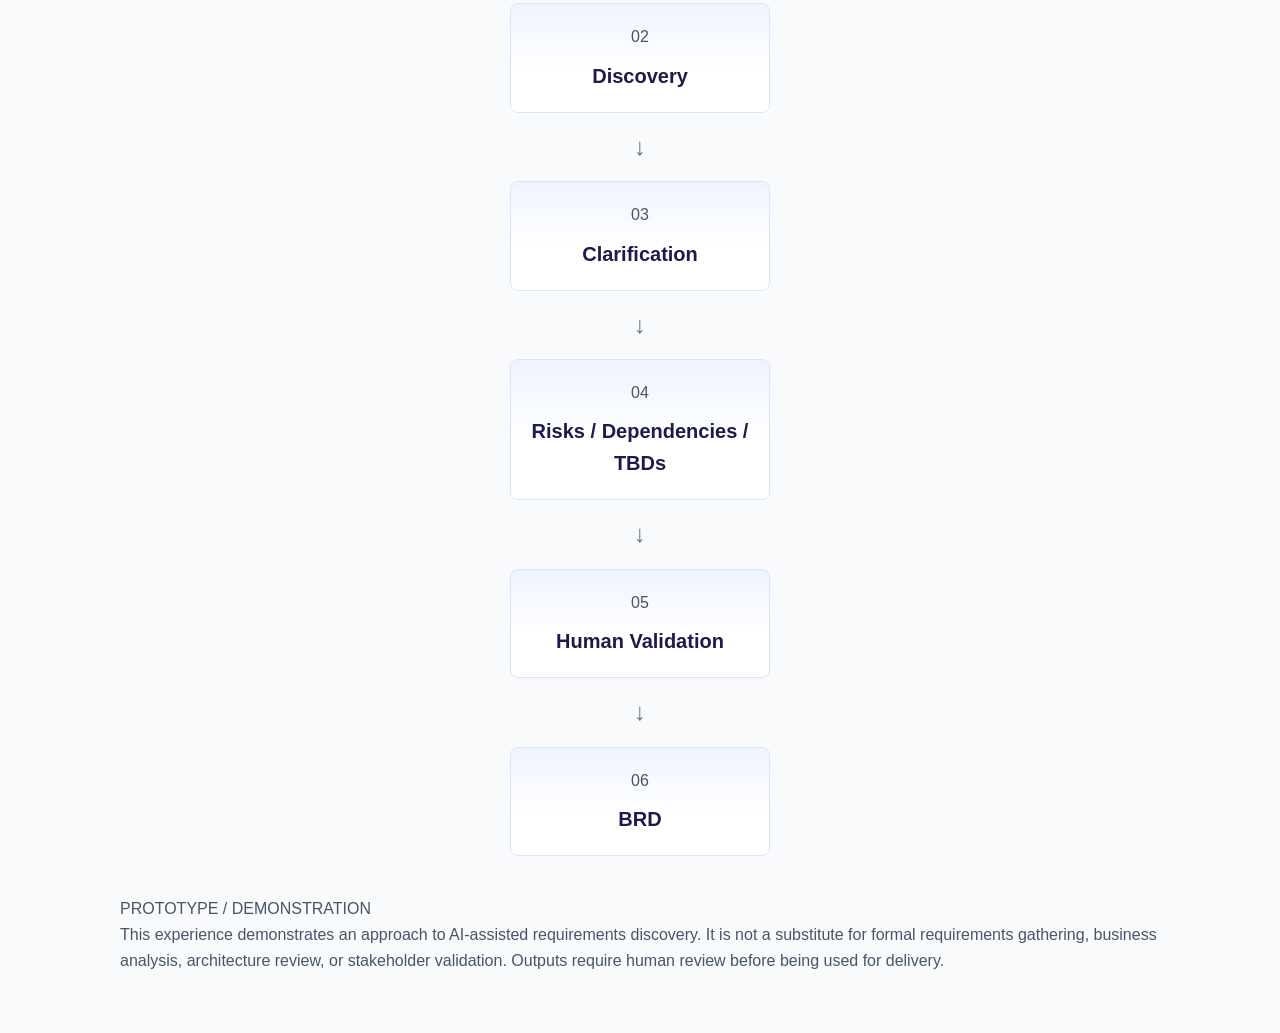
==== commit d5fbbcab: "Update capability cards in index.html" ====
--- a/docs/index.html
+++ b/docs/index.html
@@ -470,31 +470,31 @@
 
       <div class="capability-grid">
 
-        <article class="capability-card">
-          <span class="capability-number">01</span>
-          <h3>Structure</h3>
-          <p>Turn ambiguous information into organized delivery artifacts.</p>
-        </article>
-
-        <article class="capability-card">
-          <span class="capability-number">02</span>
-          <h3>Surface</h3>
-          <p>Identify gaps, risks, dependencies, assumptions, and unresolved decisions earlier.</p>
-        </article>
-
-        <article class="capability-card">
-          <span class="capability-number">03</span>
-          <h3>Synthesize</h3>
-          <p>Reduce manual effort across planning, status, documentation, and governance.</p>
-        </article>
-
-        <article class="capability-card">
-          <span class="capability-number">04</span>
-          <h3>Connect</h3>
-          <p>Improve traceability from business intent through solution and execution.</p>
-        </article>
-
-      </div>
+      <article class="capability-card">
+        <span class="capability-number">01</span>
+        <h3>Identify</h3>
+        <p>Surface risks, dependencies, assumptions, and unresolved decisions earlier.</p>
+      </article>
+  
+    <article class="capability-card">
+      <span class="capability-number">02</span>
+        <h3>Structure</h3>
+        <p>Turn ambiguous information into organized delivery artifacts.</p>
+    </article>
+  
+    <article class="capability-card">
+      <span class="capability-number">03</span>
+      <h3>Synthesize</h3>
+      <p>Reduce manual effort across planning, status, documentation, and governance.</p>
+    </article>
+  
+    <article class="capability-card">
+      <span class="capability-number">04</span>
+      <h3>Trace</h3>
+      <p>Maintain visibility from business intent through solution, execution, and outcomes.</p>
+    </article>
+
+</div>
 
       <div class="governance-statement">
         <p>
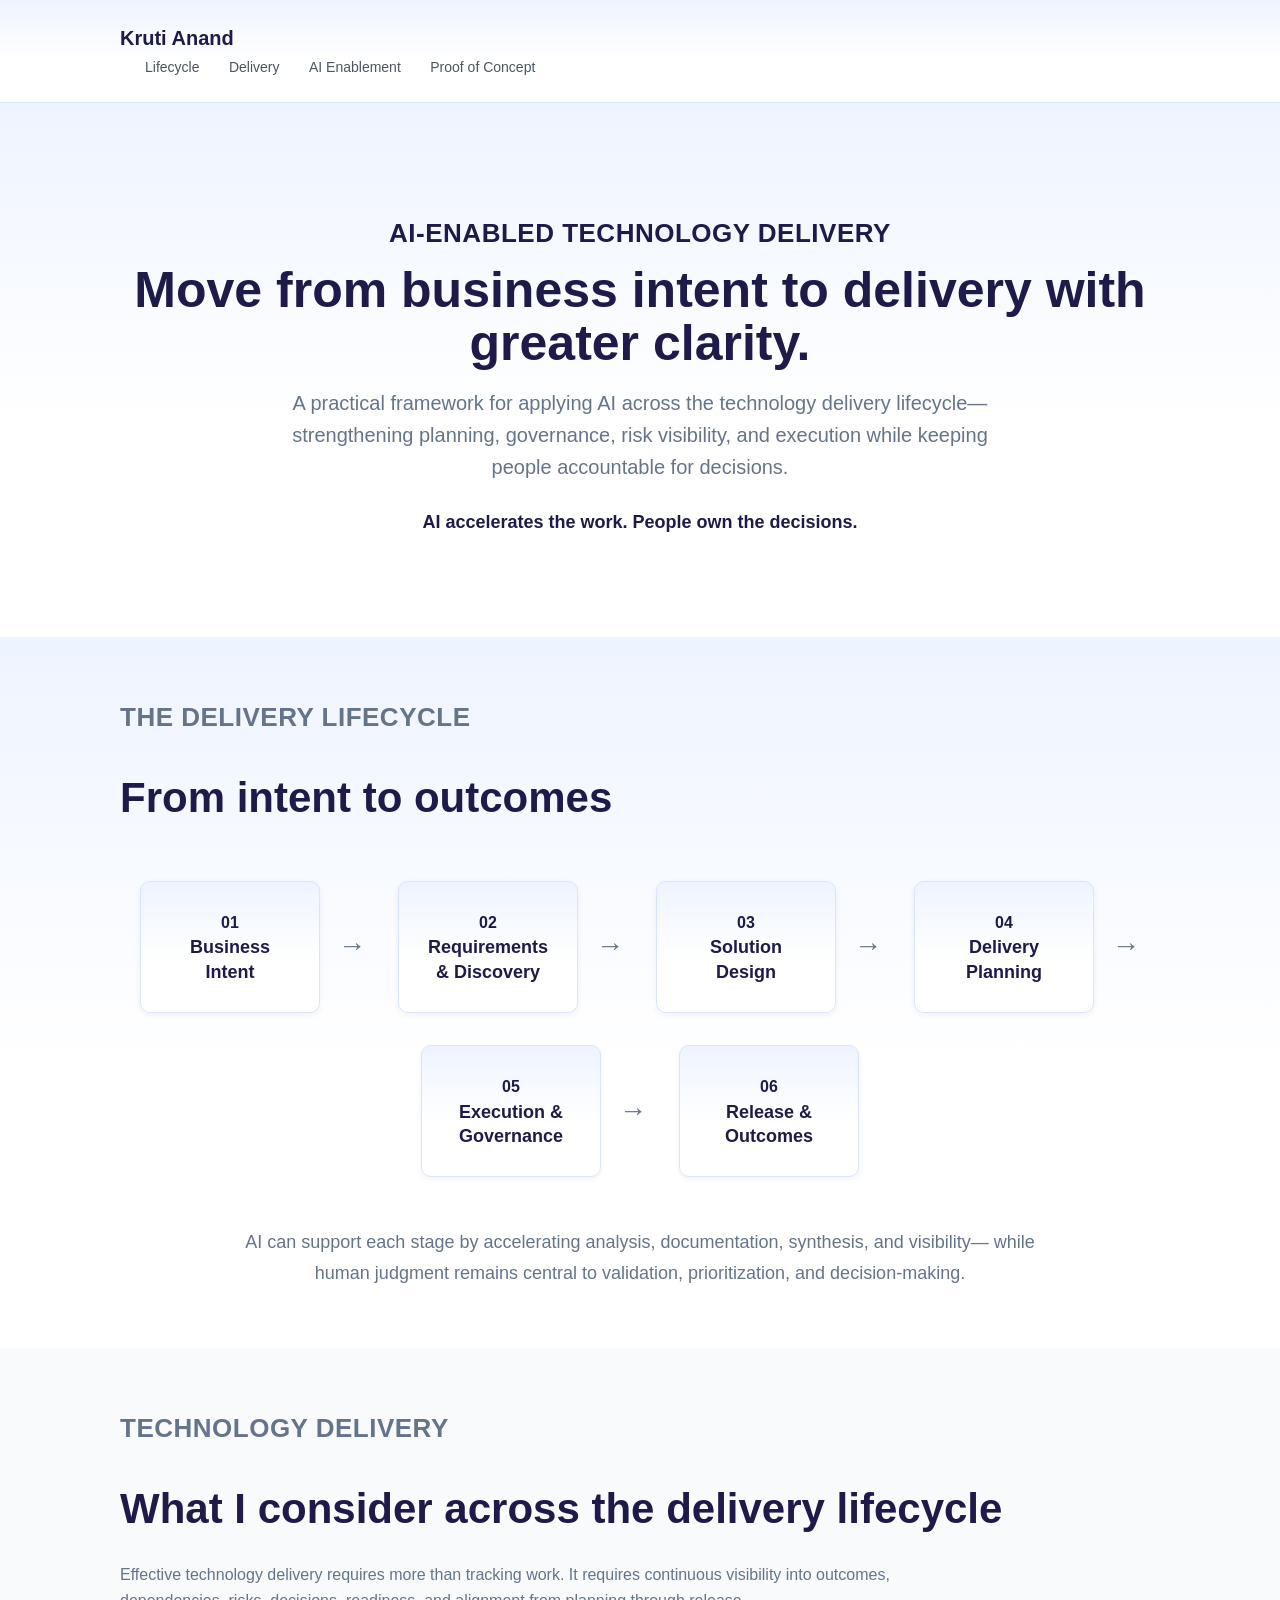
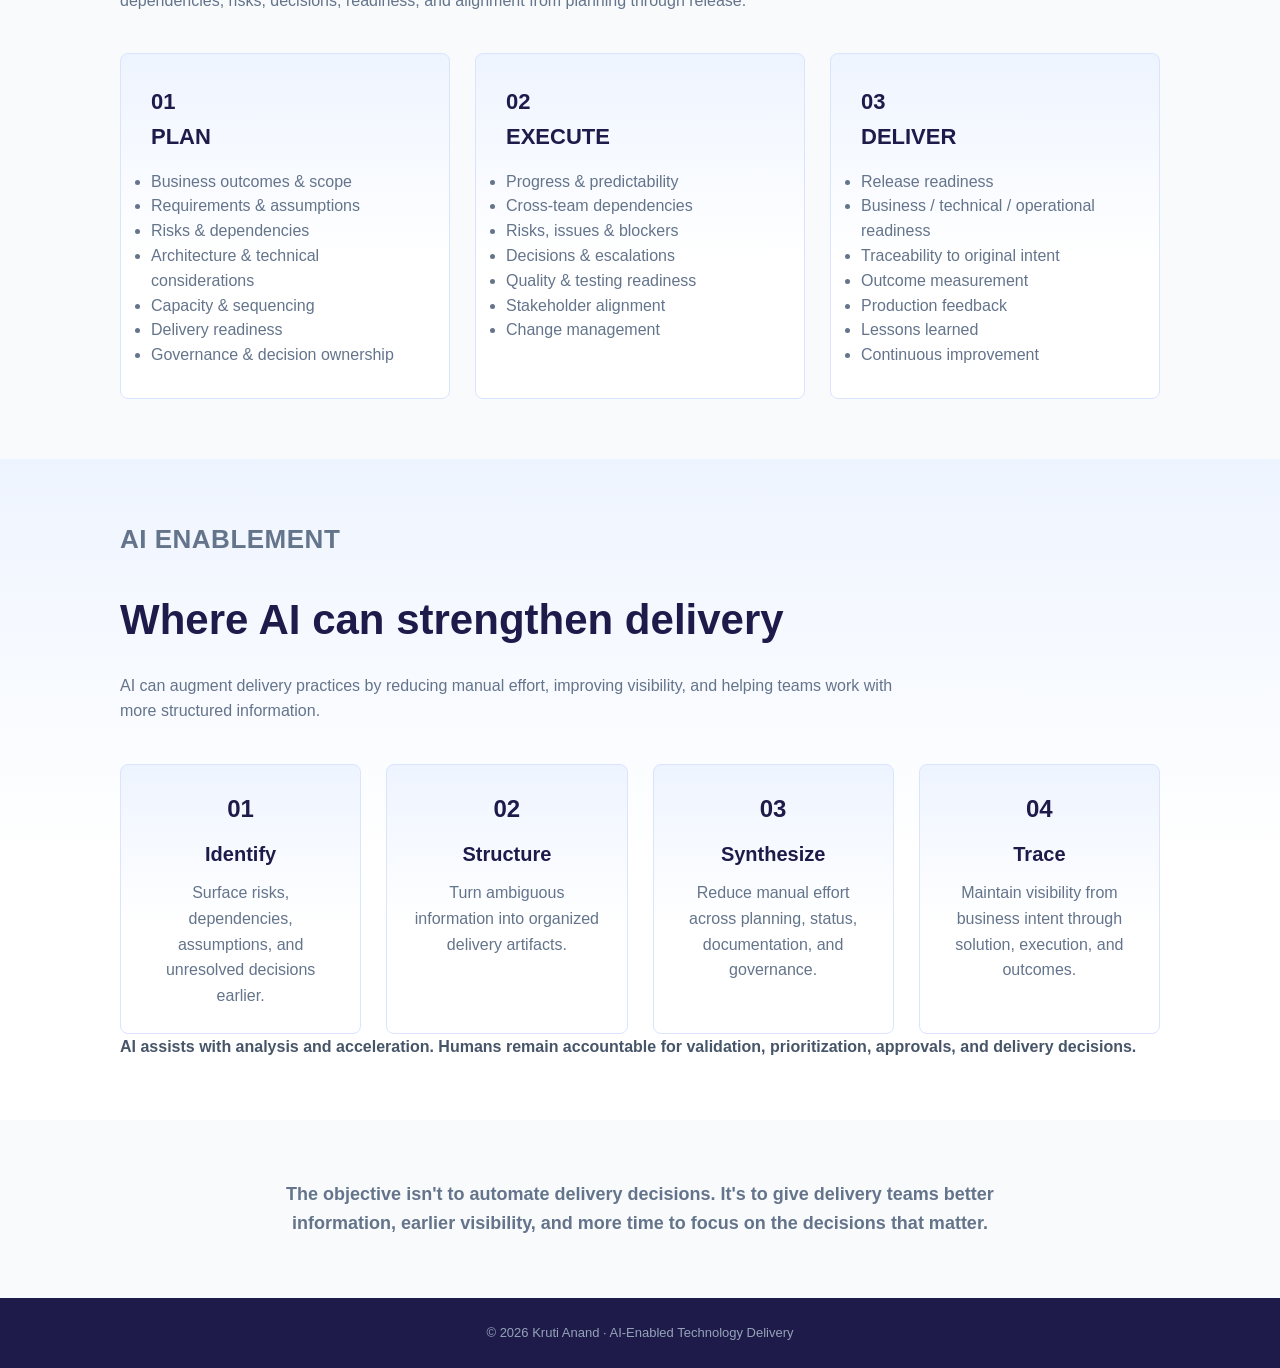
==== commit 4e278b19: "Update index.html" ====
--- a/docs/index.html
+++ b/docs/index.html
@@ -468,33 +468,33 @@
         </p>
       </div>
 
-      <div class="capability-grid">
-
-      <article class="capability-card">
-        <span class="capability-number">01</span>
-        <h3>Identify</h3>
-        <p>Surface risks, dependencies, assumptions, and unresolved decisions earlier.</p>
-      </article>
-  
-    <article class="capability-card">
-      <span class="capability-number">02</span>
-        <h3>Structure</h3>
-        <p>Turn ambiguous information into organized delivery artifacts.</p>
-    </article>
-  
-    <article class="capability-card">
-      <span class="capability-number">03</span>
-      <h3>Synthesize</h3>
-      <p>Reduce manual effort across planning, status, documentation, and governance.</p>
-    </article>
-  
-    <article class="capability-card">
-      <span class="capability-number">04</span>
-      <h3>Trace</h3>
-      <p>Maintain visibility from business intent through solution, execution, and outcomes.</p>
-    </article>
-
-</div>
+           <div class="capability-grid">
+
+        <article class="capability-card">
+          <span class="capability-number">01</span>
+          <h3>Identify</h3>
+          <p>Surface risks, dependencies, assumptions, and unresolved decisions earlier.</p>
+        </article>
+
+        <article class="capability-card">
+          <span class="capability-number">02</span>
+          <h3>Structure</h3>
+          <p>Turn ambiguous information into organized delivery artifacts.</p>
+        </article>
+
+        <article class="capability-card">
+          <span class="capability-number">03</span>
+          <h3>Synthesize</h3>
+          <p>Reduce manual effort across planning, status, documentation, and governance.</p>
+        </article>
+
+        <article class="capability-card">
+          <span class="capability-number">04</span>
+          <h3>Trace</h3>
+          <p>Maintain visibility from business intent through solution, execution, and outcomes.</p>
+        </article>
+
+      </div>
 
       <div class="governance-statement">
         <p>
@@ -509,70 +509,27 @@
     </div>
   </section>
 
-  <!-- PROOF OF CONCEPT -->
-  <section id="proof-of-concept" class="section poc-section">
-    <div class="container">
-
-      <div class="section-heading">
-        <p class="eyebrow">WORKING PROOF OF CONCEPT</p>
-        <h2>AI-Assisted Requirements Discovery</h2>
-
-        <p class="section-intro">
-          The accelerator includes a working prototype demonstrating
-          how AI-assisted techniques can support early requirements
-          discovery and structuring.
-        </p>
-      </div>
-
-      <div class="discovery-flow">
-
-        <div class="discovery-step">
-          <span>01</span>
-          <h3>Business Intent</h3>
-        </div>
-
-        <div class="discovery-connector">↓</div>
-
-        <div class="discovery-step">
-          <span>02</span>
-          <h3>Discovery</h3>
-        </div>
-
-        <div class="discovery-connector">↓</div>
-
-        <div class="discovery-step">
-          <span>03</span>
-          <h3>Clarification</h3>
-        </div>
-
-        <div class="discovery-connector">↓</div>
-
-        <div class="discovery-step">
-          <span>04</span>
-          <h3>Risks / Dependencies / TBDs</h3>
-        </div>
-
-        <div class="discovery-connector">↓</div>
-
-        <div class="discovery-step validation-step">
-          <span>05</span>
-          <h3>Human Validation</h3>
-        </div>
-
-        <div class="discovery-connector">↓</div>
-
-        <div class="discovery-step">
-          <span>06</span>
-          <h3>BRD</h3>
-        </div>
-
-      </div>
-
-      <div class="prototype-note">
-        <p class="prototype-label">PROTOTYPE / DEMONSTRATION</p>
-        <p>
-          This experience demonstrates an approach to AI-assisted
-          requirements discovery. It is not a substitute for formal
-          requirements gathering, business analysis, architecture
-          review, or stakeholder validation. Outputs require human
-          review before being used for delivery.
+  <!-- CLOSING -->
+<section class="closing-section">
+  <div class="container">
+
+    <p>
+      <strong>
+        The objective isn't to automate delivery decisions.
+        It's to give delivery teams better information,
+        earlier visibility, and more time to focus on
+        the decisions that matter.
+      </strong>
+    </p>
+
+  </div>
+</section>
+
+</main>
+
+<footer>
+  <p>© 2026 Kruti Anand · AI-Enabled Technology Delivery</p>
+</footer>
+
+</body>
+</html>
